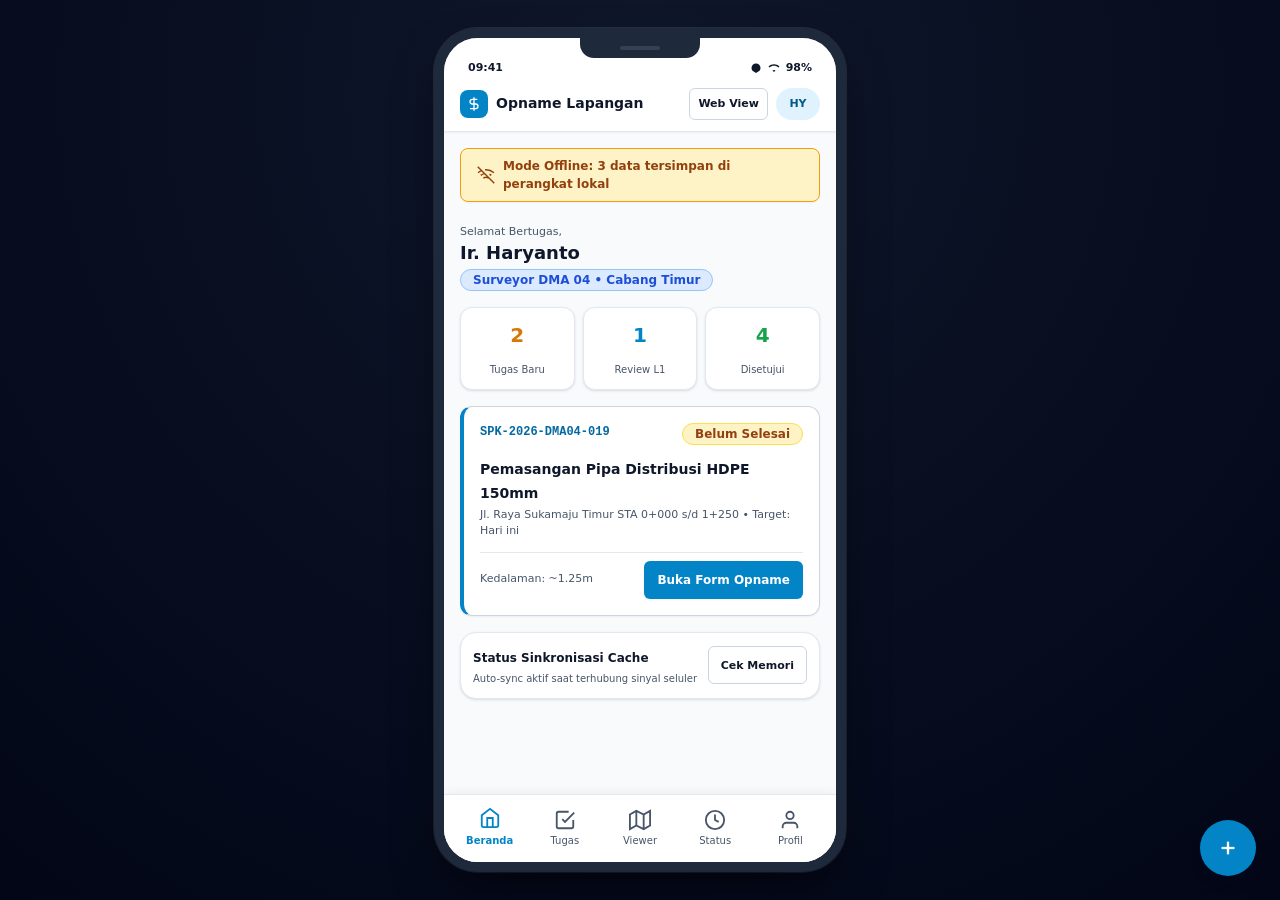
==== app/index.html @ b968c9d6 "feat: inisialisasi prototipe arsip as-built drawing dan opname lapangan pdam" ====
<!DOCTYPE html>
<html lang="id">
<head>
  <meta charset="UTF-8">
  <meta name="viewport" content="width=device-width, initial-scale=1.0, viewport-fit=cover">
  <title>Opname Lapangan PDAM - App View (Material 3)</title>
  <link rel="stylesheet" href="../css/00-tokens.css">
  <link rel="stylesheet" href="../css/01-reset.css">
  <link rel="stylesheet" href="../css/02-components.css">
  <link rel="stylesheet" href="../css/04-app-view.css">
</head>
<body class="phone-viewport-container">

  <!-- ENGINE SWITCHER TAB PURE CSS VIA RADIO BUTTONS -->
  <input type="radio" name="app-tab" id="app-tab-home" class="app-tab-radio" checked>
  <input type="radio" name="app-tab" id="app-tab-tugas" class="app-tab-radio">
  <input type="radio" name="app-tab" id="app-tab-viewer" class="app-tab-radio">
  <input type="radio" name="app-tab" id="app-tab-approval" class="app-tab-radio">
  <input type="radio" name="app-tab" id="app-tab-profil" class="app-tab-radio">

  <!-- PHONE MOCKUP FRAME (DESKTOP FRAME / MOBILE 100DVH) -->
  <main class="phone-frame">
    
    <!-- DESKTOP PHONE NOTCH -->
    <div class="phone-notch" aria-hidden="true">
      <div class="phone-speaker"></div>
    </div>

    <!-- PHONE STATUS BAR MOCK -->
    <div class="phone-status-bar" aria-hidden="true">
      <span>09:41</span>
      <div style="display: flex; gap: 6px; align-items: center;">
        <svg width="12" height="12" viewBox="0 0 24 24" fill="currentColor"><path d="M12 3c-4.97 0-9 4.03-9 9 0 2.12.74 4.07 1.97 5.61L12 22l7.03-4.39C20.26 16.07 21 14.12 21 12c0-4.97-4.03-9-9-9z"/></svg>
        <svg width="12" height="12" viewBox="0 0 24 24" fill="currentColor"><path d="M1 9l2 2c4.97-4.97 13.03-4.97 18 0l2-2C16.93 2.93 7.08 2.93 1 9zm8 8l3 3 3-3c-1.65-1.66-4.34-1.66-6 0z"/></svg>
        <span>98%</span>
      </div>
    </div>

    <!-- TOP APP BAR -->
    <header class="app-topbar">
      <div class="app-topbar__title">
        <div style="width: 28px; height: 28px; border-radius: var(--radius-md); background: var(--sky-600); display: flex; align-items: center; justify-content: center; color: #fff;">
          <svg width="16" height="16" viewBox="0 0 24 24" fill="none" stroke="currentColor" stroke-width="2">
            <path d="M12 2v20M17 5H9.5a3.5 3.5 0 0 0 0 7h5a3.5 3.5 0 0 1 0 7H6"/>
          </svg>
        </div>
        <span style="font-size: var(--font-sm);">Opname Lapangan</span>
      </div>

      <div class="app-topbar__actions">
        <a href="../dashboard.html" class="btn btn--outline btn--sm" style="min-height: 32px; padding: 0 8px; font-size: 11px;" title="Kembali ke Dashboard Web">
          <span>Web View</span>
        </a>
        <label for="app-tab-profil" class="btn btn--icon btn--circle" style="width: 32px; height: 32px; min-height: 32px; background-color: var(--sky-100); color: var(--sky-800); cursor: pointer;" title="Profil Petugas">
          <span style="font-size: 11px; font-weight: bold;">HY</span>
        </label>
      </div>
    </header>

    <!-- KONTEN APLIKASI (SCROLL VERTICAL INDEPENDEN) -->
    <div class="app-content">

      <!-- BANNER OFFLINE MODE (VISUAL STATE LAPANGAN BLANK SPOT) -->
      <div class="offline-banner">
        <svg class="offline-banner__icon" viewBox="0 0 24 24" fill="none" stroke="currentColor" stroke-width="2">
          <line x1="1" y1="1" x2="23" y2="23"/>
          <path d="M16.72 11.06A10.94 10.94 0 0 1 19 12.55"/>
          <path d="M5 12.55a10.94 10.94 0 0 1 5.17-2.39"/>
          <path d="M10.71 5.05A16 16 0 0 1 22.58 9"/>
          <path d="M1.42 9a15.91 15.91 0 0 1 4.7-2.88"/>
          <path d="M8.53 16.11a6 6 0 0 1 6.95 0"/>
          <line x1="12" y1="20" x2="12.01" y2="20"/>
        </svg>
        <div>
          <span>Mode Offline: 3 data tersimpan di perangkat lokal</span>
        </div>
      </div>

      <!-- ==============================================================
           SCREEN 1: BERANDA / HOME
           ============================================================== -->
      <section class="app-screen" id="screen-home">
        <!-- Greeting Card -->
        <div style="margin-bottom: var(--space-4);">
          <span class="form-hint" style="font-size: 11px;">Selamat Bertugas,</span>
          <h1 style="font-size: var(--font-lg); color: var(--color-text-main);">Ir. Haryanto</h1>
          <span class="badge badge--info" style="margin-top: 4px;">Surveyor DMA 04 &bull; Cabang Timur</span>
        </div>

        <!-- Ringkasan Tugas Hari Ini -->
        <div style="display: grid; grid-template-columns: repeat(3, 1fr); gap: var(--space-2); margin-bottom: var(--space-4);">
          <div class="stat-card" style="padding: var(--space-3); text-align: center; border-radius: var(--radius-lg);">
            <div style="font-size: var(--font-xl); font-weight: bold; color: var(--amber-600);">2</div>
            <div style="font-size: 10px; color: var(--color-text-muted);">Tugas Baru</div>
          </div>
          <div class="stat-card" style="padding: var(--space-3); text-align: center; border-radius: var(--radius-lg);">
            <div style="font-size: var(--font-xl); font-weight: bold; color: var(--sky-600);">1</div>
            <div style="font-size: 10px; color: var(--color-text-muted);">Review L1</div>
          </div>
          <div class="stat-card" style="padding: var(--space-3); text-align: center; border-radius: var(--radius-lg);">
            <div style="font-size: var(--font-xl); font-weight: bold; color: var(--green-600);">4</div>
            <div style="font-size: 10px; color: var(--color-text-muted);">Disetujui</div>
          </div>
        </div>

        <!-- Kartu SPK Aktif Hari Ini -->
        <div class="task-card" style="border-left: 4px solid var(--color-primary-base); margin-bottom: var(--space-4);">
          <div style="display: flex; justify-content: space-between; align-items: flex-start;">
            <span style="font-family: var(--font-mono); font-size: var(--font-xs); font-weight: bold; color: var(--sky-700);">
              SPK-2026-DMA04-019
            </span>
            <span class="badge badge--warning">Belum Selesai</span>
          </div>
          <div>
            <strong style="font-size: var(--font-sm);">Pemasangan Pipa Distribusi HDPE 150mm</strong>
            <p class="form-hint" style="font-size: 11px; margin-top: 2px;">
              Jl. Raya Sukamaju Timur STA 0+000 s/d 1+250 &bull; Target: Hari ini
            </p>
          </div>
          <div style="display: flex; justify-content: space-between; align-items: center; border-top: 1px solid var(--color-border-subtle); padding-top: var(--space-2);">
            <span style="font-size: 11px; color: var(--color-text-muted);">Kedalaman: ~1.25m</span>
            <label for="app-tab-tugas" class="btn btn--primary btn--sm" style="cursor: pointer;">
              <span>Buka Form Opname</span>
            </label>
          </div>
        </div>

        <!-- Kartu Status Sinkronisasi -->
        <div class="card" style="padding: var(--space-3); margin-bottom: var(--space-4);">
          <div style="display: flex; align-items: center; justify-content: space-between;">
            <div>
              <strong style="font-size: var(--font-xs);">Status Sinkronisasi Cache</strong>
              <p class="form-hint" style="font-size: 10px; margin-top: 2px;">Auto-sync aktif saat terhubung sinyal seluler</p>
            </div>
            <label for="app-tab-profil" class="btn btn--outline btn--sm" style="font-size: 11px; cursor: pointer;">
              Cek Memori
            </label>
          </div>
        </div>

        <!-- FAB Pintas Buka Tugas -->
        <label for="app-tab-tugas" class="btn btn--fab" title="Mulai Opname Baru" style="cursor: pointer;">
          <svg width="24" height="24" viewBox="0 0 24 24" fill="none" stroke="currentColor" stroke-width="2.5">
            <line x1="12" y1="5" x2="12" y2="19"/>
            <line x1="5" y1="12" x2="19" y2="12"/>
          </svg>
        </label>
      </section>

      <!-- ==============================================================
           SCREEN 2: TUGAS OPNAME & FORM SURVEI LAPANGAN
           ============================================================== -->
      <section class="app-screen" id="screen-tugas">
        <h2 style="font-size: var(--font-base); margin-bottom: var(--space-3);">Formulir Opname Lapangan</h2>

        <!-- Filter Chip Kategori SPK -->
        <div class="chip-group" style="margin-bottom: var(--space-3);">
          <span class="chip chip--active" style="font-size: 11px; min-height: 32px; padding: 0 10px;">Semua (5)</span>
          <span class="chip" style="font-size: 11px; min-height: 32px; padding: 0 10px;">Galian Pipa</span>
          <span class="chip" style="font-size: 11px; min-height: 32px; padding: 0 10px;">Pasang Meter</span>
          <span class="chip" style="font-size: 11px; min-height: 32px; padding: 0 10px;">Koneksi Tee</span>
        </div>

        <!-- Indikator GPS Terkunci -->
        <div class="gps-pill">
          <span class="gps-pill__pulse"></span>
          <span>GPS Terkunci: Lat -6.20882, Long 106.84561 (Akurasi &plusmn;2.4m)</span>
        </div>

        <!-- FORM SURVEYOR ACCORDION CSS -->
        <form action="#sheet-kirim" method="get">
          
          <!-- ACCORDION 1: IDENTIFIKASI & RUAS SPK -->
          <details class="accordion" open>
            <summary>1. Identifikasi SPK & Koordinat</summary>
            <div class="accordion__content">
              <div class="form-group">
                <label for="input-spk" class="form-label">Nomor SPK Lapangan</label>
                <input type="text" id="input-spk" class="form-control" value="SPK-2026-DMA04-019" readonly style="background-color: var(--slate-100); font-family: var(--font-mono); font-weight: bold;">
              </div>
              <div class="form-group">
                <label for="input-sta" class="form-label">Titik Stasiun Pengukuran (STA)</label>
                <input type="text" id="input-sta" class="form-control" placeholder="Contoh: STA 0+200">
              </div>
            </div>
          </details>

          <!-- ACCORDION 2: PARAMETER FISIK PIPA -->
          <details class="accordion" open>
            <summary>2. Parameter Fisik Pipa Tertanam</summary>
            <div class="accordion__content">
              <div class="form-group">
                <label for="input-diameter" class="form-label">Diameter Pipa Terpasang</label>
                <select id="input-diameter" class="form-select">
                  <option value="150" selected>150 mm (6 Inch)</option>
                  <option value="200">200 mm (8 Inch)</option>
                  <option value="100">100 mm (4 Inch)</option>
                  <option value="63">63 mm (2 Inch)</option>
                </select>
              </div>

              <div class="form-group">
                <label for="input-material" class="form-label">Jenis Material Pipa</label>
                <select id="input-material" class="form-select">
                  <option value="hdpe" selected>HDPE PN-10 (Sesuai DED)</option>
                  <option value="hdpe16">HDPE PN-16</option>
                  <option value="pvc">PVC Standar SNI</option>
                  <option value="steel">Pipa Baja / Steel</option>
                </select>
              </div>

              <div class="form-group">
                <label for="input-kedalaman" class="form-label">Kedalaman Galian Aktual (Meter) <span class="required">*</span></label>
                <input type="number" step="0.01" id="input-kedalaman" class="form-control" value="1.25" placeholder="1.20">
                <span class="form-hint">DED acuan: 1.20m (Deviasi saat ini: +0.05m)</span>
              </div>
            </div>
          </details>

          <!-- ACCORDION 3: DOKUMENTASI FOTO GEOTAGGED -->
          <details class="accordion" open>
            <summary>3. Bukti Foto Lapangan (Geotagged)</summary>
            <div class="accordion__content">
              <div style="display: grid; grid-template-columns: 1fr 1fr; gap: var(--space-2); margin-bottom: var(--space-3);">
                <!-- Foto 1 Mock -->
                <div style="border: 1.5px dashed var(--color-border-default); border-radius: var(--radius-md); padding: var(--space-3); text-align: center; background-color: var(--color-bg-card-subtle);">
                  <div style="width: 32px; height: 32px; margin: 0 auto var(--space-1); border-radius: var(--radius-full); background-color: var(--green-100); color: var(--green-700); display: flex; align-items: center; justify-content: center;">
                    ✔
                  </div>
                  <strong style="font-size: 10px;">Foto Galian STA 0+150</strong>
                  <span class="form-hint" style="font-size: 9px; display: block;">Tersimpan (1.2 MB)</span>
                </div>

                <!-- Foto 2 Mock -->
                <div style="border: 1.5px dashed var(--color-border-default); border-radius: var(--radius-md); padding: var(--space-3); text-align: center; background-color: var(--color-bg-card-subtle);">
                  <div style="width: 32px; height: 32px; margin: 0 auto var(--space-1); border-radius: var(--radius-full); background-color: var(--green-100); color: var(--green-700); display: flex; align-items: center; justify-content: center;">
                    ✔
                  </div>
                  <strong style="font-size: 10px;">Foto Gate Valve</strong>
                  <span class="form-hint" style="font-size: 9px; display: block;">Tersimpan (1.4 MB)</span>
                </div>
              </div>

              <div class="upload-dropzone" style="padding: var(--space-3);">
                <span style="font-size: var(--font-xs); font-weight: bold; color: var(--color-primary-base);">+ Ambil Foto Tambahan (Kamera)</span>
              </div>
            </div>
          </details>

          <!-- Tombol Kirim Membuka Bottom Sheet :target -->
          <div style="margin-top: var(--space-4);">
            <a href="#sheet-kirim" class="btn btn--primary btn--full btn--lg">
              <svg width="20" height="20" viewBox="0 0 24 24" fill="none" stroke="currentColor" stroke-width="2">
                <line x1="22" y1="2" x2="11" y2="13"/>
                <polygon points="22 2 15 22 11 13 2 9 22 2"/>
              </svg>
              <span>Kirim Laporan Opname Lapangan</span>
            </a>
          </div>

        </form>
      </section>

      <!-- ==============================================================
           SCREEN 3: VIEWER SKETSA GAMBAR LAPANGAN
           ============================================================== -->
      <section class="app-screen" id="screen-viewer">
        <div style="display: flex; justify-content: space-between; align-items: center; margin-bottom: var(--space-3);">
          <h2 style="font-size: var(--font-base);">Sketsa As-Built Drawing</h2>
          <span class="badge badge--info">STA 0+000 - 1+250</span>
        </div>

        <div class="blueprint-box" style="border-radius: var(--radius-lg); margin-bottom: var(--space-3);">
          <div class="blueprint-grid" style="min-height: 320px; padding: var(--space-2);">
            <svg viewBox="0 0 380 280" width="100%" height="280">
              <defs>
                <pattern id="app-grid" width="20" height="20" patternUnits="userSpaceOnUse">
                  <path d="M 20 0 L 0 0 0 20" fill="none" stroke="rgba(56, 189, 248, 0.15)" stroke-width="1"/>
                </pattern>
              </defs>
              <rect width="380" height="280" fill="url(#app-grid)"/>

              <!-- Garis Bahu Jalan -->
              <line x1="20" y1="60" x2="360" y2="60" stroke="#475569" stroke-dasharray="3 3"/>
              <line x1="20" y1="220" x2="360" y2="220" stroke="#475569" stroke-dasharray="3 3"/>

              <!-- Garis DED Rencana (Kuning) -->
              <line x1="30" y1="140" x2="350" y2="140" stroke="#eab308" stroke-dasharray="4 4" stroke-width="2"/>

              <!-- Garis Pipa HDPE Fisik Terpasang (Biru Cerah) -->
              <path d="M 30 140 L 130 140 L 200 110 L 290 110 L 350 140" fill="none" stroke="#0ea5e9" stroke-width="5" stroke-linecap="round"/>

              <!-- Gate Valve -->
              <polygon points="120,132 140,148 140,132 120,148" fill="#22c55e" stroke="#fff" stroke-width="1"/>
              <text x="105" y="125" fill="#22c55e" font-size="9" font-weight="bold">GV-01</text>

              <!-- Titik Deviasi -->
              <circle cx="200" cy="110" r="8" fill="rgba(244, 63, 94, 0.3)" stroke="#f43f5e" stroke-width="1.5"/>
              <text x="185" y="98" fill="#f43f5e" font-size="9" font-weight="bold">Deviasi +1.2m</text>

              <!-- Meter Induk DMA -->
              <rect x="280" y="102" width="16" height="16" rx="3" fill="#3b82f6" stroke="#fff" stroke-width="1"/>
              <text x="270" y="95" fill="#93c5fd" font-size="9">Meter DMA</text>
            </svg>
          </div>
        </div>

        <div class="card" style="padding: var(--space-3);">
          <strong style="font-size: var(--font-xs);">Legenda Pipa Air Minum:</strong>
          <div style="display: flex; flex-wrap: wrap; gap: var(--space-3); margin-top: var(--space-2); font-size: 10px;">
            <span style="display: flex; align-items: center; gap: 4px;">
              <span style="width: 12px; height: 3px; background: #0ea5e9;"></span> HDPE 150mm
            </span>
            <span style="display: flex; align-items: center; gap: 4px;">
              <span style="width: 10px; height: 10px; background: #22c55e;"></span> Gate Valve
            </span>
            <span style="display: flex; align-items: center; gap: 4px;">
              <span style="width: 10px; height: 10px; background: #3b82f6;"></span> Meter Induk
            </span>
          </div>
        </div>
      </section>

      <!-- ==============================================================
           SCREEN 4: STATUS APPROVAL TIM BERJENJANG
           ============================================================== -->
      <section class="app-screen" id="screen-approval">
        <h2 style="font-size: var(--font-base); margin-bottom: var(--space-3);">Status Verifikasi 3-Level</h2>
        
        <div class="card" style="padding: var(--space-4); margin-bottom: var(--space-4);">
          <div class="stepper">
            
            <!-- STEP 1: PENGAWAS LAPANGAN (SELESAI) -->
            <div class="stepper__step stepper__step--completed">
              <div class="stepper__circle">✔</div>
              <div class="stepper__title">Level 1: Pengawas Lapangan</div>
              <div class="stepper__desc">Lolos Verifikasi Fisik (24 Okt 2026, Bambang S.)</div>
              <div class="alert alert--success" style="padding: var(--space-2); margin-top: 6px; font-size: 11px;">
                "Kedalaman 1.25m dan pergeseran 1.2m terkonfirmasi aman."
              </div>
            </div>

            <!-- STEP 2: KASI PERENCANAAN & PENGAWASAN (SEDANG BERJALAN) -->
            <div class="stepper__step stepper__step--current">
              <div class="stepper__circle">2</div>
              <div class="stepper__title">Level 2: Kasi Perencanaan & Pengawasan</div>
              <div class="stepper__desc">Sedang Evaluasi Teknis Deviasi (Tenggat: 26 Okt)</div>
              <span class="badge badge--warning" style="margin-top: 4px; width: fit-content;">Sedang Ditinjau</span>
            </div>

            <!-- STEP 3: DIREKSI / MANAJER TEKNIK (MENUNGGU) -->
            <div class="stepper__step">
              <div class="stepper__circle">3</div>
              <div class="stepper__title">Level 3: Manajer Teknik / SK</div>
              <div class="stepper__desc">Pengesahan Formal Berita Acara As-Built Drawing</div>
            </div>

          </div>
        </div>
      </section>

      <!-- ==============================================================
           SCREEN 5: PROFIL & SINKRONISASI OFFLINE
           ============================================================== -->
      <section class="app-screen" id="screen-profil">
        <div class="card" style="padding: var(--space-4); text-align: center; margin-bottom: var(--space-4);">
          <div style="width: 56px; height: 56px; border-radius: var(--radius-full); background: linear-gradient(135deg, var(--sky-600), var(--sky-800)); color: #fff; font-size: var(--font-xl); font-weight: bold; display: flex; align-items: center; justify-content: center; margin: 0 auto var(--space-2);">
            HY
          </div>
          <h2 style="font-size: var(--font-base);">Ir. Haryanto</h2>
          <span class="form-hint" style="font-size: 11px;">NIP: 19880415-PDAM-TA &bull; Tim Surveyor DMA 04</span>
        </div>

        <div class="card" style="padding: var(--space-4); margin-bottom: var(--space-4);">
          <strong style="font-size: var(--font-sm);">Kapasitas Memori Lokal Offline (PWA Cache)</strong>
          <div style="margin-top: var(--space-3);" class="css-bar-group">
            <div class="css-bar-header">
              <span>Tersimpan di Perangkat</span>
              <strong>42 MB / 500 MB</strong>
            </div>
            <div class="css-bar-track">
              <div class="css-bar-fill css-bar-fill--primary" style="width: 8.4%;"></div>
            </div>
            <span class="form-hint" style="font-size: 10px; margin-top: 4px;">
              3 Laporan Opname & 8 Foto Terkompresi menunggu unggah otomatis.
            </span>
          </div>

          <div style="margin-top: var(--space-4);">
            <a href="#sheet-sync" class="btn btn--outline btn--full btn--sm">
              <svg width="16" height="16" viewBox="0 0 24 24" fill="none" stroke="currentColor" stroke-width="2">
                <polyline points="23 4 23 10 17 10"/>
                <path d="M20.49 15a9 9 0 1 1-2.12-9.36L23 10"/>
              </svg>
              <span>Sinkronisasi Manual Sekarang</span>
            </a>
          </div>
        </div>

        <div style="display: flex; flex-direction: column; gap: var(--space-2);">
          <a href="../dashboard.html" class="btn btn--secondary btn--full">
            <span>Buka Dashboard Web Kantor</span>
          </a>
          <a href="../index.html" class="btn btn--outline btn--full" style="color: var(--color-danger-base); border-color: var(--rose-200);">
            <span>Keluar Akun Petugas</span>
          </a>
        </div>
      </section>

    </div>

    <!-- MATERIAL 3 BOTTOM NAVIGATION (5 TABS DENGAN LABEL RADIO) -->
    <nav class="app-bottom-nav" aria-label="Navigasi Aplikasi">
      <label for="app-tab-home" class="bottom-nav__item">
        <svg viewBox="0 0 24 24" fill="none" stroke="currentColor" stroke-width="2">
          <path d="M3 9l9-7 9 7v11a2 2 0 0 1-2 2H5a2 2 0 0 1-2-2z"/>
          <polyline points="9 22 9 12 15 12 15 22"/>
        </svg>
        <span>Beranda</span>
      </label>

      <label for="app-tab-tugas" class="bottom-nav__item">
        <svg viewBox="0 0 24 24" fill="none" stroke="currentColor" stroke-width="2">
          <polyline points="9 11 12 14 22 4"/>
          <path d="M21 12v7a2 2 0 0 1-2 2H5a2 2 0 0 1-2-2V5a2 2 0 0 1 2-2h11"/>
        </svg>
        <span>Tugas</span>
      </label>

      <label for="app-tab-viewer" class="bottom-nav__item">
        <svg viewBox="0 0 24 24" fill="none" stroke="currentColor" stroke-width="2">
          <polygon points="1 6 1 22 8 18 16 22 23 18 23 2 16 6 8 2 1 6"/>
          <line x1="8" y1="2" x2="8" y2="18"/>
          <line x1="16" y1="6" x2="16" y2="22"/>
        </svg>
        <span>Viewer</span>
      </label>

      <label for="app-tab-approval" class="bottom-nav__item">
        <svg viewBox="0 0 24 24" fill="none" stroke="currentColor" stroke-width="2">
          <circle cx="12" cy="12" r="10"/>
          <polyline points="12 6 12 12 16 14"/>
        </svg>
        <span>Status</span>
      </label>

      <label for="app-tab-profil" class="bottom-nav__item">
        <svg viewBox="0 0 24 24" fill="none" stroke="currentColor" stroke-width="2">
          <path d="M20 21v-2a4 4 0 0 0-4-4H8a4 4 0 0 0-4 4v2"/>
          <circle cx="12" cy="7" r="4"/>
        </svg>
        <span>Profil</span>
      </label>
    </nav>

    <!-- BOTTOM SHEET KONFIRMASI PENGIRIMAN DATA (:target) -->
    <div class="bottom-sheet" id="sheet-kirim" role="dialog" aria-modal="true" aria-labelledby="sheet-title">
      <a href="#" class="bottom-sheet__backdrop" aria-label="Tutup Panel"></a>
      <div class="bottom-sheet__content">
        <div class="bottom-sheet__handle"></div>
        <h2 id="sheet-title" style="font-size: var(--font-base); margin-bottom: var(--space-2);">
          Konfirmasi Kirim Opname
        </h2>
        <p class="form-hint" style="font-size: 11px; margin-bottom: var(--space-3);">
          Data akan disimpan ke antrean offline lokal dan diunggah otomatis ke server saat terhubung internet.
        </p>

        <div style="background-color: var(--color-bg-card-subtle); border-radius: var(--radius-lg); padding: var(--space-3); font-size: 11px; display: flex; flex-direction: column; gap: 4px; margin-bottom: var(--space-4);">
          <div><strong>SPK:</strong> SPK-2026-DMA04-019</div>
          <div><strong>Diameter & Material:</strong> 150mm HDPE PN-10</div>
          <div><strong>Kedalaman Terukur:</strong> 1.25 meter</div>
          <div><strong>Koordinat GPS:</strong> -6.20882, 106.84561 (2 Foto)</div>
        </div>

        <div style="display: flex; gap: var(--space-2);">
          <a href="#" class="btn btn--outline btn--full">Batal</a>
          <a href="#" class="btn btn--primary btn--full">✔ Kirim ke Pengawas (L1)</a>
        </div>
      </div>
    </div>

    <!-- BOTTOM SHEET SIMULASI SINKRONISASI (:target) -->
    <div class="bottom-sheet" id="sheet-sync" role="dialog" aria-modal="true" aria-labelledby="sheet-sync-title">
      <a href="#" class="bottom-sheet__backdrop" aria-label="Tutup Panel"></a>
      <div class="bottom-sheet__content">
        <div class="bottom-sheet__handle"></div>
        <h2 id="sheet-sync-title" style="font-size: var(--font-base); margin-bottom: var(--space-2); color: var(--color-success-text);">
          ✔ Sinkronisasi Selesai
        </h2>
        <p class="form-hint" style="font-size: 11px; margin-bottom: var(--space-3);">
          3 antrean data lapangan dan 8 foto geotag berhasil diverifikasi dengan basis data GIS Pusat PDAM.
        </p>
        <a href="#" class="btn btn--primary btn--full">Selesai</a>
      </div>
    </div>

  </main>
</body>
</html>
---- css/00-tokens.css ----
/**
 * ====================================================================
 * ARSIP AS-BUILT DRAWING & OPNAME LAPANGAN (PDAM / BUMD)
 * 00-tokens.css - Design Tokens & Global CSS Variables
 * ====================================================================
 * Mematuhi: .agent/rules/03-desain-ui.md & WCAG 2.1 AA
 * Spacing: Skala kelipatan 4px & 8px
 * Radius: Sudut membulat (tanpa sudut lancip)
 * ====================================================================
 */

:root {
  /* --- PALET WARNA INTI (MENGACU SLATE & SKY PALETTE) --- */
  --sky-50: #f0f9ff;
  --sky-100: #e0f2fe;
  --sky-200: #bae6fd;
  --sky-300: #7dd3fc;
  --sky-400: #38bdf8;
  --sky-500: #0ea5e9;
  --sky-600: #0284c7; /* Primary Brand PDAM */
  --sky-700: #0369a1; /* Primary Hover / High Contrast */
  --sky-800: #075985;
  --sky-900: #0c4a6e;
  --sky-950: #082f49;

  --slate-50: #f8fafc;
  --slate-100: #f1f5f9;
  --slate-200: #e2e8f0;
  --slate-300: #cbd5e1;
  --slate-400: #94a3b8;
  --slate-500: #64748b;
  --slate-600: #475569;
  --slate-700: #334155;
  --slate-800: #1e293b;
  --slate-900: #0f172a;
  --slate-950: #020617;

  /* Status Colors (WCAG AA Compliant Text & BG Pairs) */
  --green-50: #f0fdf4;
  --green-100: #dcfce7;
  --green-600: #16a34a;
  --green-700: #15803d; /* Text contrast >= 4.5:1 on green-100 */
  --green-800: #166534;

  --amber-50: #fffbeb;
  --amber-100: #fef3c7;
  --amber-600: #d97706;
  --amber-700: #b45309; /* Text contrast >= 4.5:1 on amber-100 */
  --amber-800: #92400e;

  --rose-50: #fff1f2;
  --rose-100: #ffe4e6;
  --rose-600: #e11d48;
  --rose-700: #be123c; /* Text contrast >= 4.5:1 on rose-100 */
  --rose-800: #9f1239;

  --blue-50: #eff6ff;
  --blue-100: #dbeafe;
  --blue-600: #2563eb;
  --blue-700: #1d4ed8;

  /* --- SEMANTIC TOKENS: TEMA TERANG (DEFAULT) --- */
  --color-primary-base: var(--sky-600);
  --color-primary-hover: var(--sky-700);
  --color-primary-active: var(--sky-800);
  --color-primary-surface: var(--sky-50);
  --color-primary-subtle: var(--sky-100);
  --color-primary-text: #ffffff;
  --color-primary-border: var(--sky-300);

  --color-bg-base: var(--slate-50);
  --color-bg-surface: #ffffff;
  --color-bg-card: #ffffff;
  --color-bg-card-subtle: var(--slate-50);
  --color-bg-alt: var(--slate-100);
  --color-bg-overlay: rgba(15, 23, 42, 0.6);

  --color-text-main: var(--slate-900);
  --color-text-muted: var(--slate-600);
  --color-text-subtle: var(--slate-400);
  --color-text-inverse: #ffffff;

  --color-border-subtle: var(--slate-200);
  --color-border-default: var(--slate-300);
  --color-border-strong: var(--slate-400);

  /* Status Semantic */
  --color-success-bg: var(--green-100);
  --color-success-text: var(--green-700);
  --color-success-border: #86efac;
  --color-success-base: var(--green-600);

  --color-warning-bg: var(--amber-100);
  --color-warning-text: var(--amber-800);
  --color-warning-border: #fde047;
  --color-warning-base: var(--amber-600);

  --color-danger-bg: var(--rose-100);
  --color-danger-text: var(--rose-700);
  --color-danger-border: #fca5a5;
  --color-danger-base: var(--rose-600);

  --color-info-bg: var(--blue-100);
  --color-info-text: var(--blue-700);
  --color-info-border: #93c5fd;
  --color-info-base: var(--blue-600);

  /* Offline Indicator */
  --color-offline-bg: #fef3c7;
  --color-offline-text: #92400e;
  --color-offline-border: #f59e0b;

  /* --- SPACING TOKENS (GRID KELIPATAN 4PX / 8PX) --- */
  --space-1: 4px;
  --space-2: 8px;
  --space-3: 12px;
  --space-4: 16px;
  --space-5: 20px;
  --space-6: 24px;
  --space-7: 28px;
  --space-8: 32px;
  --space-10: 40px;
  --space-12: 48px;
  --space-16: 64px;
  --space-20: 80px;

  /* --- BORDER RADIUS (TANPA SUDUT LANCIP) --- */
  --radius-xs: 4px;
  --radius-sm: 6px;
  --radius-md: 8px;
  --radius-lg: 12px;
  --radius-xl: 16px;
  --radius-2xl: 20px;
  --radius-3xl: 28px;
  --radius-full: 9999px;

  /* --- TYPOGRAPHY --- */
  --font-family: 'Plus Jakarta Sans', system-ui, -apple-system, BlinkMacSystemFont, 'Segoe UI', Roboto, Helvetica, Arial, sans-serif;
  --font-mono: ui-monospace, SFMono-Regular, Menlo, Monaco, Consolas, 'Liberation Mono', 'Courier New', monospace;

  --font-xs: 0.75rem;    /* 12px */
  --font-sm: 0.875rem;   /* 14px */
  --font-base: 1rem;     /* 16px */
  --font-lg: 1.125rem;   /* 18px */
  --font-xl: 1.25rem;    /* 20px */
  --font-2xl: 1.5rem;    /* 24px */
  --font-3xl: 1.875rem;  /* 30px */

  --font-regular: 400;
  --font-medium: 500;
  --font-semibold: 600;
  --font-bold: 700;

  --leading-none: 1;
  --leading-tight: 1.25;
  --leading-snug: 1.375;
  --leading-normal: 1.5;
  --leading-relaxed: 1.625;

  /* --- ELEVASI & SHADOW (MATERIAL 3 INSPIRED) --- */
  --shadow-xs: 0 1px 2px 0 rgba(15, 23, 42, 0.05);
  --shadow-sm: 0 1px 3px 0 rgba(15, 23, 42, 0.1), 0 1px 2px -1px rgba(15, 23, 42, 0.1);
  --shadow-md: 0 4px 6px -1px rgba(15, 23, 42, 0.1), 0 2px 4px -2px rgba(15, 23, 42, 0.1);
  --shadow-lg: 0 10px 15px -3px rgba(15, 23, 42, 0.1), 0 4px 6px -4px rgba(15, 23, 42, 0.1);
  --shadow-xl: 0 20px 25px -5px rgba(15, 23, 42, 0.1), 0 8px 10px -6px rgba(15, 23, 42, 0.1);
  --shadow-bottom-sheet: 0 -8px 24px -4px rgba(15, 23, 42, 0.15);

  /* --- MOTION / TRANSITIONS --- */
  --transition-fast: 150ms cubic-bezier(0.4, 0, 0.2, 1);
  --transition-normal: 250ms cubic-bezier(0.4, 0, 0.2, 1);
  --transition-slow: 350ms cubic-bezier(0.4, 0, 0.2, 1);

  /* --- TARGET SENTUH MINIMUM --- */
  --min-touch-target: 44px;

  /* --- VIEWPORT & SAFE AREA --- */
  --sat: env(safe-area-inset-top, 0px);
  --sab: env(safe-area-inset-bottom, 0px);
  --sal: env(safe-area-inset-left, 0px);
  --sar: env(safe-area-inset-right, 0px);

  /* Dimensi Layout Standar */
  --sidebar-width: 260px;
  --sidebar-collapsed-width: 68px;
  --topbar-height: 64px;
}

/* --- TEMA GELAP (MANUAL VIA [data-theme="dark"] DAN MEDIA QUERY) --- */
[data-theme="dark"],
:root:has(#theme-dark:checked) {
  --color-primary-base: var(--sky-500);
  --color-primary-hover: var(--sky-400);
  --color-primary-active: var(--sky-600);
  --color-primary-surface: rgba(14, 165, 233, 0.15);
  --color-primary-subtle: rgba(14, 165, 233, 0.25);
  --color-primary-text: #ffffff;
  --color-primary-border: var(--sky-700);

  --color-bg-base: #0b1120;
  --color-bg-surface: #131c31;
  --color-bg-card: #18223c;
  --color-bg-card-subtle: #1e293b;
  --color-bg-alt: #1e293b;
  --color-bg-overlay: rgba(2, 6, 23, 0.8);

  --color-text-main: #f8fafc;
  --color-text-muted: #94a3b8;
  --color-text-subtle: #64748b;
  --color-text-inverse: #0f172a;

  --color-border-subtle: #1e293b;
  --color-border-default: #334155;
  --color-border-strong: #475569;

  /* Status Colors in Dark */
  --color-success-bg: rgba(22, 163, 74, 0.2);
  --color-success-text: #86efac;
  --color-success-border: #166534;

  --color-warning-bg: rgba(217, 119, 6, 0.2);
  --color-warning-text: #fde047;
  --color-warning-border: #854d0e;

  --color-danger-bg: rgba(225, 29, 72, 0.2);
  --color-danger-text: #fca5a5;
  --color-danger-border: #9f1239;

  --color-info-bg: rgba(37, 99, 235, 0.2);
  --color-info-text: #93c5fd;
  --color-info-border: #1e40af;

  --color-offline-bg: rgba(217, 119, 6, 0.25);
  --color-offline-text: #fde047;
  --color-offline-border: #d97706;

  --shadow-sm: 0 1px 3px 0 rgba(0, 0, 0, 0.4);
  --shadow-md: 0 4px 6px -1px rgba(0, 0, 0, 0.4);
  --shadow-lg: 0 10px 15px -3px rgba(0, 0, 0, 0.5);
}
---- css/02-components.css ----
/**
 * ====================================================================
 * ARSIP AS-BUILT DRAWING & OPNAME LAPANGAN (PDAM / BUMD)
 * 02-components.css - Reusable UI Components (Atomic Design)
 * ====================================================================
 * Mematuhi: .agent/rules/03-desain-ui.md
 * - Murni CSS3, Bebas JavaScript
 * - Interaktivitas dengan :target, :checked, :has(), dan <details>
 * - Target sentuh min 44px
 * - Tanpa sudut lancip (border-radius konsisten)
 * ====================================================================
 */

/* ====================================================================
   1. ATOMS: BUTTONS (.btn)
   ==================================================================== */
.btn {
  display: inline-flex;
  align-items: center;
  justify-content: center;
  gap: var(--space-2);
  min-height: var(--min-touch-target);
  padding: 0 var(--space-4);
  font-family: var(--font-family);
  font-size: var(--font-sm);
  font-weight: var(--font-semibold);
  line-height: var(--leading-none);
  border-radius: var(--radius-md);
  border: 1px solid transparent;
  transition: background-color var(--transition-fast), 
              border-color var(--transition-fast), 
              box-shadow var(--transition-fast), 
              transform var(--transition-fast);
  white-space: nowrap;
  user-select: none;
}

.btn:active {
  transform: translateY(1px);
}

.btn--primary {
  background-color: var(--color-primary-base);
  color: var(--color-primary-text);
  box-shadow: var(--shadow-xs);
}

.btn--primary:hover {
  background-color: var(--color-primary-hover);
  box-shadow: var(--shadow-sm);
}

.btn--secondary {
  background-color: var(--slate-100);
  color: var(--slate-800);
  border-color: var(--slate-200);
}

.btn--secondary:hover {
  background-color: var(--slate-200);
  border-color: var(--slate-300);
}

.btn--outline {
  background-color: transparent;
  color: var(--color-text-main);
  border-color: var(--color-border-default);
}

.btn--outline:hover {
  background-color: var(--color-primary-surface);
  border-color: var(--color-primary-base);
  color: var(--color-primary-base);
}

.btn--danger {
  background-color: var(--color-danger-base);
  color: #ffffff;
}

.btn--danger:hover {
  background-color: var(--rose-700);
}

.btn--success {
  background-color: var(--color-success-base);
  color: #ffffff;
}

.btn--success:hover {
  background-color: var(--green-700);
}

.btn--warning {
  background-color: var(--color-warning-base);
  color: #ffffff;
}

.btn--warning:hover {
  background-color: var(--amber-700);
}

.btn--sm {
  min-height: 38px;
  padding: 0 var(--space-3);
  font-size: var(--font-xs);
  border-radius: var(--radius-sm);
}

.btn--lg {
  min-height: 48px;
  padding: 0 var(--space-6);
  font-size: var(--font-base);
  border-radius: var(--radius-lg);
}

.btn--icon {
  width: var(--min-touch-target);
  height: var(--min-touch-target);
  min-width: var(--min-touch-target);
  padding: 0;
  border-radius: var(--radius-md);
}

.btn--icon.btn--circle {
  border-radius: var(--radius-full);
}

.btn--full {
  width: 100%;
}

/* Floating Action Button (FAB) */
.btn--fab {
  position: fixed;
  bottom: calc(var(--space-6) + var(--sab));
  right: var(--space-6);
  width: 56px;
  height: 56px;
  border-radius: var(--radius-full);
  background-color: var(--color-primary-base);
  color: #ffffff;
  box-shadow: var(--shadow-lg);
  z-index: 40;
  display: flex;
  align-items: center;
  justify-content: center;
  transition: transform var(--transition-fast), box-shadow var(--transition-fast);
}

.btn--fab:hover {
  transform: scale(1.05);
  box-shadow: var(--shadow-xl);
  background-color: var(--color-primary-hover);
}

/* ====================================================================
   2. ATOMS: BADGES & CHIPS
   ==================================================================== */
.badge {
  display: inline-flex;
  align-items: center;
  gap: var(--space-1);
  padding: var(--space-1) var(--space-3);
  font-size: var(--font-xs);
  font-weight: var(--font-semibold);
  line-height: var(--leading-none);
  border-radius: var(--radius-full);
  border: 1px solid transparent;
  white-space: nowrap;
}

.badge--success {
  background-color: var(--color-success-bg);
  color: var(--color-success-text);
  border-color: var(--color-success-border);
}

.badge--warning {
  background-color: var(--color-warning-bg);
  color: var(--color-warning-text);
  border-color: var(--color-warning-border);
}

.badge--danger {
  background-color: var(--color-danger-bg);
  color: var(--color-danger-text);
  border-color: var(--color-danger-border);
}

.badge--info {
  background-color: var(--color-info-bg);
  color: var(--color-info-text);
  border-color: var(--color-info-border);
}

.badge--neutral {
  background-color: var(--slate-100);
  color: var(--slate-700);
  border-color: var(--slate-300);
}

/* Dot indicator in badge */
.badge__dot {
  width: 6px;
  height: 6px;
  border-radius: var(--radius-full);
  background-color: currentColor;
}

/* Filter Chips */
.chip-group {
  display: flex;
  flex-wrap: wrap;
  gap: var(--space-2);
  align-items: center;
}

.chip {
  display: inline-flex;
  align-items: center;
  gap: var(--space-2);
  min-height: 38px;
  padding: 0 var(--space-4);
  font-size: var(--font-sm);
  font-weight: var(--font-medium);
  border-radius: var(--radius-full);
  border: 1.5px solid var(--color-border-default);
  background-color: var(--color-bg-surface);
  color: var(--color-text-muted);
  cursor: pointer;
  transition: all var(--transition-fast);
}

.chip:hover {
  border-color: var(--color-primary-base);
  color: var(--color-primary-base);
  background-color: var(--color-primary-surface);
}

.chip--active,
.chip.is-active {
  border-color: var(--color-primary-base);
  background-color: var(--color-primary-surface);
  color: var(--color-primary-base);
  font-weight: var(--font-semibold);
}

/* ====================================================================
   3. MOLECULES: FORM CONTROLS
   ==================================================================== */
.form-group {
  display: flex;
  flex-direction: column;
  gap: var(--space-1);
  margin-bottom: var(--space-4);
}

.form-label {
  font-size: var(--font-sm);
  font-weight: var(--font-semibold);
  color: var(--color-text-main);
  display: flex;
  align-items: center;
  justify-content: space-between;
}

.form-label .required {
  color: var(--color-danger-base);
  margin-left: var(--space-1);
}

.form-control,
.form-select {
  width: 100%;
  min-height: var(--min-touch-target);
  padding: var(--space-2) var(--space-4);
  font-size: var(--font-sm);
  color: var(--color-text-main);
  background-color: var(--color-bg-surface);
  border: 1.5px solid var(--color-border-default);
  border-radius: var(--radius-md);
  transition: border-color var(--transition-fast), box-shadow var(--transition-fast);
}

.form-control:hover,
.form-select:hover {
  border-color: var(--slate-400);
}

.form-control:focus,
.form-select:focus {
  border-color: var(--color-primary-base);
  box-shadow: 0 0 0 3px var(--sky-100);
}

.form-select {
  appearance: none;
  background-image: url("data:image/svg+xml,%3Csvg xmlns='http://www.w3.org/2000/svg' fill='none' viewBox='0 0 24 24' stroke='%23475569'%3E%3Cpath stroke-linecap='round' stroke-linejoin='round' stroke-width='2' d='M19 9l-7 7-7-7'%3E%3C/path%3E%3C/svg%3E");
  background-repeat: no-repeat;
  background-position: right 14px center;
  background-size: 16px;
  padding-right: var(--space-8);
}

textarea.form-control {
  min-height: 96px;
  padding: var(--space-3) var(--space-4);
  resize: vertical;
}

.form-hint {
  font-size: var(--font-xs);
  color: var(--color-text-muted);
}

.form-error {
  font-size: var(--font-xs);
  color: var(--color-danger-base);
  font-weight: var(--font-medium);
  display: flex;
  align-items: center;
  gap: var(--space-1);
}

.form-control.is-invalid,
.form-select.is-invalid {
  border-color: var(--color-danger-base);
  background-color: var(--rose-50);
}

.form-control.is-invalid:focus {
  box-shadow: 0 0 0 3px var(--rose-100);
}

/* Mock File Upload Dropzone */
.upload-dropzone {
  border: 2px dashed var(--color-border-default);
  border-radius: var(--radius-lg);
  padding: var(--space-6);
  text-align: center;
  background-color: var(--color-bg-card-subtle);
  cursor: pointer;
  transition: all var(--transition-fast);
  display: flex;
  flex-direction: column;
  align-items: center;
  justify-content: center;
  gap: var(--space-2);
}

.upload-dropzone:hover {
  border-color: var(--color-primary-base);
  background-color: var(--color-primary-surface);
}

/* ====================================================================
   4. MOLECULES: CARDS
   ==================================================================== */
.card {
  background-color: var(--color-bg-card);
  border: 1px solid var(--color-border-subtle);
  border-radius: var(--radius-xl);
  box-shadow: var(--shadow-sm);
  overflow: hidden;
  display: flex;
  flex-direction: column;
}

.card__header {
  padding: var(--space-4) var(--space-5);
  border-bottom: 1px solid var(--color-border-subtle);
  display: flex;
  align-items: center;
  justify-content: space-between;
  gap: var(--space-3);
  background-color: var(--color-bg-card);
}

.card__title {
  font-size: var(--font-lg);
  font-weight: var(--font-bold);
  color: var(--color-text-main);
  display: flex;
  align-items: center;
  gap: var(--space-2);
}

.card__body {
  padding: var(--space-5);
  flex: 1;
}

.card__footer {
  padding: var(--space-4) var(--space-5);
  border-top: 1px solid var(--color-border-subtle);
  background-color: var(--color-bg-card-subtle);
  display: flex;
  align-items: center;
  justify-content: flex-end;
  gap: var(--space-3);
}

/* Stat Card (Dashboard Metrics) */
.stat-card {
  background-color: var(--color-bg-card);
  border: 1px solid var(--color-border-subtle);
  border-radius: var(--radius-xl);
  padding: var(--space-5);
  box-shadow: var(--shadow-sm);
  display: flex;
  flex-direction: column;
  gap: var(--space-3);
  position: relative;
  overflow: hidden;
  transition: transform var(--transition-fast), box-shadow var(--transition-fast);
}

.stat-card:hover {
  transform: translateY(-2px);
  box-shadow: var(--shadow-md);
}

.stat-card__top {
  display: flex;
  align-items: center;
  justify-content: space-between;
}

.stat-card__icon {
  width: 44px;
  height: 44px;
  border-radius: var(--radius-lg);
  display: flex;
  align-items: center;
  justify-content: center;
  background-color: var(--color-primary-surface);
  color: var(--color-primary-base);
}

.stat-card__icon--success {
  background-color: var(--color-success-bg);
  color: var(--color-success-text);
}

.stat-card__icon--warning {
  background-color: var(--color-warning-bg);
  color: var(--color-warning-text);
}

.stat-card__icon--danger {
  background-color: var(--color-danger-bg);
  color: var(--color-danger-text);
}

.stat-card__value {
  font-size: var(--font-3xl);
  font-weight: var(--font-bold);
  color: var(--color-text-main);
  line-height: var(--leading-none);
}

.stat-card__label {
  font-size: var(--font-sm);
  font-weight: var(--font-medium);
  color: var(--color-text-muted);
}

.stat-card__delta {
  font-size: var(--font-xs);
  display: flex;
  align-items: center;
  gap: var(--space-1);
}

/* Task Card (App View List) */
.task-card {
  background-color: var(--color-bg-card);
  border: 1px solid var(--color-border-default);
  border-radius: var(--radius-lg);
  padding: var(--space-4);
  box-shadow: var(--shadow-xs);
  display: flex;
  flex-direction: column;
  gap: var(--space-3);
  transition: all var(--transition-fast);
}

.task-card:hover {
  border-color: var(--color-primary-base);
  box-shadow: var(--shadow-sm);
}

/* ====================================================================
   5. MOLECULES: DATA TABLES
   ==================================================================== */
.table-container {
  width: 100%;
  overflow-x: auto;
  border: 1px solid var(--color-border-subtle);
  border-radius: var(--radius-lg);
  background-color: var(--color-bg-card);
  box-shadow: var(--shadow-xs);
}

.data-table {
  width: 100%;
  border-collapse: collapse;
}

.data-table th {
  background-color: var(--slate-100);
  padding: var(--space-3) var(--space-4);
  font-size: var(--font-xs);
  font-weight: var(--font-bold);
  color: var(--color-text-muted);
  text-transform: uppercase;
  letter-spacing: 0.05em;
  border-bottom: 1.5px solid var(--color-border-default);
  white-space: nowrap;
}

.data-table td {
  padding: var(--space-3) var(--space-4);
  font-size: var(--font-sm);
  color: var(--color-text-main);
  border-bottom: 1px solid var(--color-border-subtle);
}

.data-table tbody tr:hover {
  background-color: var(--slate-50);
}

.data-table tbody tr:last-child td {
  border-bottom: none;
}

/* ====================================================================
   6. ORGANISMS: MODAL POPUP DENGAN :target
   ==================================================================== */
.modal {
  position: fixed;
  inset: 0;
  display: none;
  align-items: center;
  justify-content: center;
  padding: var(--space-4);
  z-index: 100;
}

.modal:target {
  display: flex;
}

.modal__backdrop {
  position: fixed;
  inset: 0;
  background-color: var(--color-bg-overlay);
  backdrop-filter: blur(2px);
  z-index: 101;
}

.modal__dialog {
  position: relative;
  z-index: 102;
  background-color: var(--color-bg-card);
  border-radius: var(--radius-2xl);
  box-shadow: var(--shadow-xl);
  width: 100%;
  max-width: 540px;
  max-height: 90vh;
  display: flex;
  flex-direction: column;
  overflow: hidden;
  animation: modalIn var(--transition-normal);
}

.modal__dialog--lg {
  max-width: 780px;
}

@keyframes modalIn {
  from {
    opacity: 0;
    transform: scale(0.95) translateY(10px);
  }
  to {
    opacity: 1;
    transform: scale(1) translateY(0);
  }
}

.modal__header {
  padding: var(--space-4) var(--space-6);
  border-bottom: 1px solid var(--color-border-subtle);
  display: flex;
  align-items: center;
  justify-content: space-between;
}

.modal__title {
  font-size: var(--font-lg);
  font-weight: var(--font-bold);
  color: var(--color-text-main);
}

.modal__close {
  display: inline-flex;
  align-items: center;
  justify-content: center;
  width: 36px;
  height: 36px;
  border-radius: var(--radius-full);
  color: var(--color-text-muted);
  font-size: var(--font-xl);
  line-height: 1;
}

.modal__close:hover {
  background-color: var(--slate-100);
  color: var(--color-text-main);
}

.modal__body {
  padding: var(--space-6);
  overflow-y: auto;
  flex: 1;
}

.modal__footer {
  padding: var(--space-4) var(--space-6);
  border-top: 1px solid var(--color-border-subtle);
  background-color: var(--color-bg-card-subtle);
  display: flex;
  align-items: center;
  justify-content: flex-end;
  gap: var(--space-3);
}

/* ====================================================================
   7. ORGANISMS: BOTTOM SHEET (M3 STYLE DENGAN :target)
   ==================================================================== */
.bottom-sheet {
  position: fixed;
  inset: 0;
  display: none;
  align-items: flex-end;
  justify-content: center;
  z-index: 100;
}

.bottom-sheet:target {
  display: flex;
}

.bottom-sheet__backdrop {
  position: fixed;
  inset: 0;
  background-color: var(--color-bg-overlay);
  backdrop-filter: blur(2px);
  z-index: 101;
}

.bottom-sheet__content {
  position: relative;
  z-index: 102;
  background-color: var(--color-bg-card);
  border-radius: var(--radius-3xl) var(--radius-3xl) 0 0;
  box-shadow: var(--shadow-bottom-sheet);
  width: 100%;
  max-width: 480px;
  padding: var(--space-5) var(--space-6) calc(var(--space-6) + var(--sab));
  max-height: 85vh;
  overflow-y: auto;
  animation: sheetUp var(--transition-normal);
}

@keyframes sheetUp {
  from {
    transform: translateY(100%);
  }
  to {
    transform: translateY(0);
  }
}

.bottom-sheet__handle {
  width: 40px;
  height: 4px;
  background-color: var(--color-border-default);
  border-radius: var(--radius-full);
  margin: 0 auto var(--space-4);
}

/* ====================================================================
   8. ATOMS & MOLECULES: OFFLINE BANNER
   ==================================================================== */
.offline-banner {
  background-color: var(--color-offline-bg);
  color: var(--color-offline-text);
  border: 1px solid var(--color-offline-border);
  border-radius: var(--radius-md);
  padding: var(--space-2) var(--space-4);
  font-size: var(--font-xs);
  font-weight: var(--font-semibold);
  display: flex;
  align-items: center;
  gap: var(--space-2);
  margin-bottom: var(--space-4);
  box-shadow: var(--shadow-xs);
}

.offline-banner__icon {
  display: inline-block;
  width: 18px;
  height: 18px;
  flex-shrink: 0;
}

/* ====================================================================
   9. MOLECULES: ACCORDION DENGAN <details><summary>
   ==================================================================== */
.accordion {
  border: 1px solid var(--color-border-subtle);
  border-radius: var(--radius-lg);
  overflow: hidden;
  margin-bottom: var(--space-3);
  background-color: var(--color-bg-card);
}

.accordion summary {
  padding: var(--space-3) var(--space-4);
  font-size: var(--font-sm);
  font-weight: var(--font-semibold);
  color: var(--color-text-main);
  background-color: var(--color-bg-card);
  cursor: pointer;
  display: flex;
  align-items: center;
  justify-content: space-between;
  user-select: none;
  min-height: var(--min-touch-target);
  transition: background-color var(--transition-fast);
}

.accordion summary::-webkit-details-marker {
  display: none;
}

.accordion summary::after {
  content: '';
  width: 8px;
  height: 8px;
  border-right: 2px solid var(--color-text-muted);
  border-bottom: 2px solid var(--color-text-muted);
  transform: rotate(45deg);
  transition: transform var(--transition-fast);
}

.accordion[open] summary::after {
  transform: rotate(-135deg);
}

.accordion summary:hover {
  background-color: var(--slate-50);
}

.accordion__content {
  padding: var(--space-4);
  border-top: 1px solid var(--color-border-subtle);
  background-color: var(--color-bg-surface);
}

/* ====================================================================
   10. MOLECULES: STEPPER (3-LEVEL APPROVAL FLOW)
   ==================================================================== */
.stepper {
  display: flex;
  flex-direction: column;
  gap: var(--space-4);
  position: relative;
  padding-left: var(--space-8);
}

.stepper::before {
  content: '';
  position: absolute;
  top: 12px;
  bottom: 12px;
  left: 15px;
  width: 2px;
  background-color: var(--color-border-default);
}

.stepper__step {
  position: relative;
  display: flex;
  flex-direction: column;
  gap: var(--space-1);
}

.stepper__circle {
  position: absolute;
  left: calc(-1 * var(--space-8) + 1px);
  top: 0;
  width: 30px;
  height: 30px;
  border-radius: var(--radius-full);
  background-color: var(--color-bg-surface);
  border: 2px solid var(--color-border-default);
  display: flex;
  align-items: center;
  justify-content: center;
  font-size: var(--font-xs);
  font-weight: var(--font-bold);
  color: var(--color-text-muted);
}

.stepper__step--completed .stepper__circle {
  background-color: var(--color-success-base);
  border-color: var(--color-success-base);
  color: #ffffff;
}

.stepper__step--current .stepper__circle {
  background-color: var(--color-primary-base);
  border-color: var(--color-primary-base);
  color: #ffffff;
  box-shadow: 0 0 0 4px var(--sky-100);
}

.stepper__title {
  font-size: var(--font-sm);
  font-weight: var(--font-bold);
  color: var(--color-text-main);
}

.stepper__desc {
  font-size: var(--font-xs);
  color: var(--color-text-muted);
}

/* ====================================================================
   11. ORGANISMS: BLUEPRINT & CAD DRAWING MOCK VIEWER
   ==================================================================== */
.blueprint-box {
  background-color: #0c1a30;
  border-radius: var(--radius-xl);
  border: 1px solid #1e3a5f;
  position: relative;
  overflow: hidden;
  box-shadow: inset 0 2px 8px rgba(0, 0, 0, 0.4);
}

.blueprint-grid {
  background-image: 
    linear-gradient(rgba(30, 58, 95, 0.4) 1px, transparent 1px),
    linear-gradient(90deg, rgba(30, 58, 95, 0.4) 1px, transparent 1px);
  background-size: 20px 20px;
  width: 100%;
  min-height: 400px;
  position: relative;
  display: flex;
  align-items: center;
  justify-content: center;
  padding: var(--space-4);
  overflow: auto;
}

.blueprint-toolbar {
  position: absolute;
  top: var(--space-3);
  right: var(--space-3);
  display: flex;
  gap: var(--space-2);
  background-color: rgba(15, 23, 42, 0.85);
  backdrop-filter: blur(4px);
  padding: var(--space-1);
  border-radius: var(--radius-lg);
  border: 1px solid rgba(255, 255, 255, 0.1);
  z-index: 10;
}

.blueprint-toolbar .btn--sm {
  color: #ffffff;
  border-color: rgba(255, 255, 255, 0.2);
}

.blueprint-toolbar .btn--sm:hover {
  background-color: rgba(255, 255, 255, 0.15);
}

.blueprint-stamp {
  position: absolute;
  bottom: var(--space-4);
  left: var(--space-4);
  border: 2px solid #22c55e;
  color: #22c55e;
  padding: var(--space-2) var(--space-3);
  border-radius: var(--radius-md);
  font-size: var(--font-xs);
  font-weight: var(--font-bold);
  letter-spacing: 0.1em;
  text-transform: uppercase;
  transform: rotate(-3deg);
  background-color: rgba(34, 197, 94, 0.1);
}

/* ====================================================================
   12. ATOMS: CHARTS & METERS (MURNI CSS)
   ==================================================================== */
.css-donut-chart {
  width: 120px;
  height: 120px;
  border-radius: var(--radius-full);
  background: conic-gradient(
    var(--color-success-base) 0% 70%,
    var(--color-warning-base) 70% 88%,
    var(--color-danger-base) 88% 100%
  );
  position: relative;
  display: flex;
  align-items: center;
  justify-content: center;
  margin: 0 auto;
}

.css-donut-chart::before {
  content: '';
  position: absolute;
  width: 80px;
  height: 80px;
  border-radius: var(--radius-full);
  background-color: var(--color-bg-card);
}

.css-donut-chart__label {
  position: relative;
  font-size: var(--font-base);
  font-weight: var(--font-bold);
  color: var(--color-text-main);
  text-align: center;
}

.css-bar-group {
  display: flex;
  flex-direction: column;
  gap: var(--space-2);
}

.css-bar-item {
  display: flex;
  flex-direction: column;
  gap: var(--space-1);
}

.css-bar-header {
  display: flex;
  justify-content: space-between;
  font-size: var(--font-xs);
  font-weight: var(--font-semibold);
  color: var(--color-text-muted);
}

.css-bar-track {
  width: 100%;
  height: 10px;
  background-color: var(--slate-200);
  border-radius: var(--radius-full);
  overflow: hidden;
}

.css-bar-fill {
  height: 100%;
  border-radius: var(--radius-full);
}

.css-bar-fill--primary { background-color: var(--color-primary-base); }
.css-bar-fill--success { background-color: var(--color-success-base); }
.css-bar-fill--warning { background-color: var(--color-warning-base); }
.css-bar-fill--danger { background-color: var(--color-danger-base); }

/* ====================================================================
   13. ALERTS & CALLOUTS
   ==================================================================== */
.alert {
  padding: var(--space-4);
  border-radius: var(--radius-lg);
  border-left: 4px solid;
  margin-bottom: var(--space-4);
  display: flex;
  gap: var(--space-3);
  font-size: var(--font-sm);
}

.alert--info {
  background-color: var(--color-info-bg);
  color: var(--color-info-text);
  border-color: var(--color-info-base);
}

.alert--success {
  background-color: var(--color-success-bg);
  color: var(--color-success-text);
  border-color: var(--color-success-base);
}

.alert--warning {
  background-color: var(--color-warning-bg);
  color: var(--color-warning-text);
  border-color: var(--color-warning-base);
}

.alert--danger {
  background-color: var(--color-danger-bg);
  color: var(--color-danger-text);
  border-color: var(--color-danger-base);
}
---- css/04-app-view.css ----
/**
 * ====================================================================
 * ARSIP AS-BUILT DRAWING & OPNAME LAPANGAN (PDAM / BUMD)
 * 04-app-view.css - Mobile Shell App View (Material 3 Style)
 * ====================================================================
 * - Desktop: Smartphone Frame Mockup (390px x 844px) terpusat
 * - Mobile: 100dvh Layar Penuh dengan Safe-Area
 * - Zero JavaScript, Tab Switching dengan Pure CSS Radio
 * - Area Sentuh >= 44px, Bebas Sudut Lancip
 * ====================================================================
 */

/* DESKTOP BACKGROUND BACKDROP */
.phone-viewport-container {
  min-height: 100vh;
  min-height: 100dvh;
  display: flex;
  align-items: center;
  justify-content: center;
  background: radial-gradient(circle at 50% 10%, #0f172a 0%, #020617 100%);
  padding: var(--space-6) var(--space-4);
  position: relative;
}

/* SMARTPHONE FRAME CONTAINER */
.phone-frame {
  width: 100%;
  max-width: 412px;
  height: 844px;
  max-height: 94vh;
  background-color: var(--color-bg-base);
  border-radius: 44px;
  border: 10px solid #1e293b;
  box-shadow: 0 25px 50px -12px rgba(0, 0, 0, 0.6), 
              0 0 0 1px rgba(255, 255, 255, 0.1),
              inset 0 0 4px rgba(0, 0, 0, 0.4);
  display: flex;
  flex-direction: column;
  position: relative;
  overflow: hidden;
  box-sizing: border-box;
}

/* DESKTOP FRAME NOTCH / SPEAKER */
.phone-notch {
  width: 120px;
  height: 20px;
  background-color: #1e293b;
  border-radius: 0 0 14px 14px;
  position: absolute;
  top: 0;
  left: 50%;
  transform: translateX(-50%);
  z-index: 50;
  display: flex;
  align-items: center;
  justify-content: center;
}

.phone-speaker {
  width: 40px;
  height: 4px;
  background-color: #334155;
  border-radius: var(--radius-full);
}

/* TOP STATUS BAR MOCK (BATTERY, WIFI, TIME) */
.phone-status-bar {
  height: 38px;
  padding: 0 var(--space-6);
  display: flex;
  align-items: flex-end;
  justify-content: space-between;
  font-size: 11px;
  font-weight: var(--font-bold);
  color: var(--color-text-main);
  z-index: 45;
  background-color: var(--color-bg-surface);
  user-select: none;
}

/* TOP APP BAR (HEADER FLUTTER / M3) */
.app-topbar {
  height: 56px;
  padding: 0 var(--space-4);
  background-color: var(--color-bg-surface);
  border-bottom: 1px solid var(--color-border-subtle);
  display: flex;
  align-items: center;
  justify-content: space-between;
  z-index: 40;
  box-shadow: var(--shadow-xs);
}

.app-topbar__title {
  font-size: var(--font-base);
  font-weight: var(--font-bold);
  color: var(--color-text-main);
  display: flex;
  align-items: center;
  gap: var(--space-2);
}

.app-topbar__actions {
  display: flex;
  align-items: center;
  gap: var(--space-2);
}

/* APP SCROLL CONTENT BODY */
.app-content {
  flex: 1;
  overflow-y: auto;
  overflow-x: hidden;
  padding: var(--space-4);
  padding-bottom: 84px; /* Ruang untuk floating bottom nav */
  background-color: var(--color-bg-base);
  position: relative;
  -webkit-overflow-scrolling: touch;
}

/* MATERIAL 3 BOTTOM NAVIGATION BAR (5 TABS) */
.app-bottom-nav {
  position: absolute;
  bottom: 0;
  left: 0;
  right: 0;
  height: 68px;
  background-color: var(--color-bg-surface);
  border-top: 1px solid var(--color-border-subtle);
  display: flex;
  align-items: center;
  justify-content: space-around;
  padding: 0 var(--space-2);
  z-index: 40;
  box-shadow: 0 -2px 10px rgba(0, 0, 0, 0.05);
}

.bottom-nav__item {
  display: flex;
  flex-direction: column;
  align-items: center;
  justify-content: center;
  gap: 2px;
  flex: 1;
  height: 52px;
  min-height: var(--min-touch-target);
  cursor: pointer;
  color: var(--color-text-muted);
  font-size: 10px;
  font-weight: var(--font-medium);
  transition: all var(--transition-fast);
  border-radius: var(--radius-lg);
  user-select: none;
}

.bottom-nav__item svg {
  width: 22px;
  height: 22px;
  transition: transform var(--transition-fast);
}

.bottom-nav__item:active {
  transform: scale(0.92);
}

/* CSS-ONLY TAB SWITCHING ENGINE VIA HIDDEN RADIOS */
.app-tab-radio {
  display: none;
}

.app-screen {
  display: none;
  animation: fadeIn 200ms ease;
}

@keyframes fadeIn {
  from { opacity: 0; transform: translateY(6px); }
  to { opacity: 1; transform: translateY(0); }
}

/* Active Screen Switching */
#app-tab-home:checked ~ .phone-frame .app-content #screen-home,
#app-tab-tugas:checked ~ .phone-frame .app-content #screen-tugas,
#app-tab-viewer:checked ~ .phone-frame .app-content #screen-viewer,
#app-tab-approval:checked ~ .phone-frame .app-content #screen-approval,
#app-tab-profil:checked ~ .phone-frame .app-content #screen-profil {
  display: block;
}

/* Active Bottom Nav Item Highlight */
#app-tab-home:checked ~ .phone-frame .app-bottom-nav label[for="app-tab-home"],
#app-tab-tugas:checked ~ .phone-frame .app-bottom-nav label[for="app-tab-tugas"],
#app-tab-viewer:checked ~ .phone-frame .app-bottom-nav label[for="app-tab-viewer"],
#app-tab-approval:checked ~ .phone-frame .app-bottom-nav label[for="app-tab-approval"],
#app-tab-profil:checked ~ .phone-frame .app-bottom-nav label[for="app-tab-profil"] {
  color: var(--color-primary-base);
  font-weight: var(--font-bold);
}

#app-tab-home:checked ~ .phone-frame .app-bottom-nav label[for="app-tab-home"] svg,
#app-tab-tugas:checked ~ .phone-frame .app-bottom-nav label[for="app-tab-tugas"] svg,
#app-tab-viewer:checked ~ .phone-frame .app-bottom-nav label[for="app-tab-viewer"] svg,
#app-tab-approval:checked ~ .phone-frame .app-bottom-nav label[for="app-tab-approval"] svg,
#app-tab-profil:checked ~ .phone-frame .app-bottom-nav label[for="app-tab-profil"] svg {
  transform: translateY(-2px);
  color: var(--color-primary-base);
}

/* GPS LOCK INDICATOR */
.gps-pill {
  display: inline-flex;
  align-items: center;
  gap: var(--space-2);
  padding: var(--space-2) var(--space-3);
  background-color: var(--green-50);
  border: 1px solid var(--green-100);
  color: var(--green-700);
  border-radius: var(--radius-full);
  font-size: var(--font-xs);
  font-weight: var(--font-semibold);
  margin-bottom: var(--space-3);
}

.gps-pill__pulse {
  width: 8px;
  height: 8px;
  background-color: var(--green-600);
  border-radius: var(--radius-full);
  box-shadow: 0 0 0 3px rgba(34, 197, 94, 0.3);
}

/* REAL MOBILE DEVICE OVERRIDE (<= 767px): 100dvh & SAFE-AREA */
@media (max-width: 767px) {
  .phone-viewport-container {
    padding: 0;
    background: var(--color-bg-base);
  }

  .phone-frame {
    max-width: 100%;
    height: 100vh;
    height: 100dvh;
    max-height: 100dvh;
    border-radius: 0;
    border: none;
    box-shadow: none;
  }

  .phone-notch {
    display: none;
  }

  .phone-status-bar {
    padding-top: max(8px, var(--sat));
    height: calc(38px + max(0px, var(--sat)));
  }

  .app-bottom-nav {
    padding-bottom: max(6px, var(--sab));
    height: calc(68px + max(0px, var(--sab)));
  }

  .app-content {
    padding-bottom: calc(88px + max(0px, var(--sab)));
  }
}
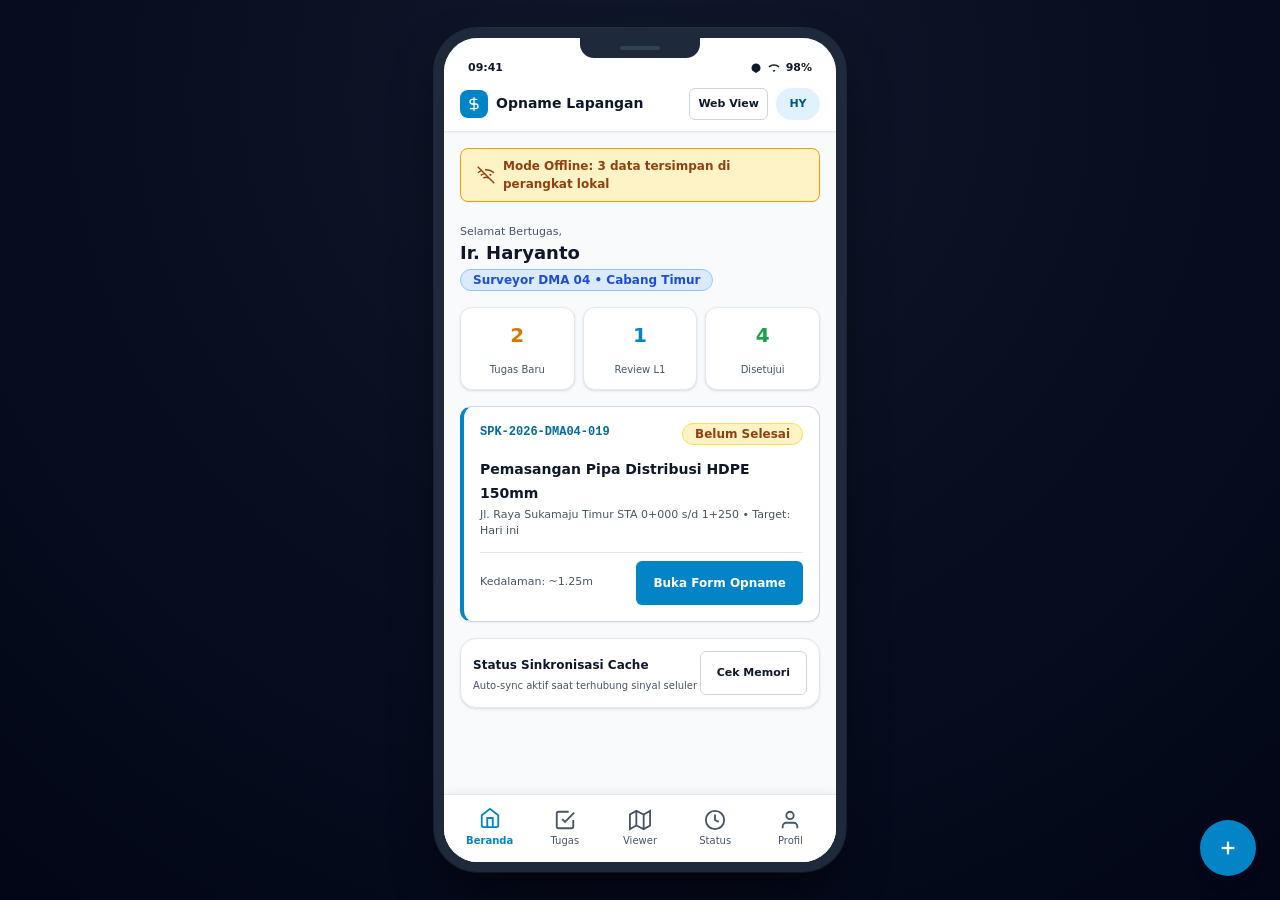
==== commit 53b85102: "fix: perbaikan tab approval inbox, target sentuh, kontras wcag, dan penamaan prototipe app" ====
--- a/app/index.html
+++ b/app/index.html
@@ -3,7 +3,7 @@
 <head>
   <meta charset="UTF-8">
   <meta name="viewport" content="width=device-width, initial-scale=1.0, viewport-fit=cover">
-  <title>Opname Lapangan PDAM - App View (Material 3)</title>
+  <title>Opname Lapangan - Prototipe App (Material 3)</title>
   <link rel="stylesheet" href="../css/00-tokens.css">
   <link rel="stylesheet" href="../css/01-reset.css">
   <link rel="stylesheet" href="../css/02-components.css">
@@ -368,7 +368,7 @@
             HY
           </div>
           <h2 style="font-size: var(--font-base);">Ir. Haryanto</h2>
-          <span class="form-hint" style="font-size: 11px;">NIP: 19880415-PDAM-TA &bull; Tim Surveyor DMA 04</span>
+          <span class="form-hint" style="font-size: 11px;">ID: 19880415-APP-TA &bull; Tim Surveyor DMA 04</span>
         </div>
 
         <div class="card" style="padding: var(--space-4); margin-bottom: var(--space-4);">
@@ -488,7 +488,7 @@
           ✔ Sinkronisasi Selesai
         </h2>
         <p class="form-hint" style="font-size: 11px; margin-bottom: var(--space-3);">
-          3 antrean data lapangan dan 8 foto geotag berhasil diverifikasi dengan basis data GIS Pusat PDAM.
+          3 antrean data lapangan dan 8 foto geotag berhasil diverifikasi dengan basis data GIS Pusat Prototipe App.
         </p>
         <a href="#" class="btn btn--primary btn--full">Selesai</a>
       </div>
--- a/css/00-tokens.css
+++ b/css/00-tokens.css
@@ -1,6 +1,6 @@
 /**
  * ====================================================================
- * ARSIP AS-BUILT DRAWING & OPNAME LAPANGAN (PDAM / BUMD)
+ * ARSIP AS-BUILT DRAWING & OPNAME LAPANGAN (PROTOTIPE APP)
  * 00-tokens.css - Design Tokens & Global CSS Variables
  * ====================================================================
  * Mematuhi: .agent/rules/03-desain-ui.md & WCAG 2.1 AA
@@ -17,7 +17,7 @@
   --sky-300: #7dd3fc;
   --sky-400: #38bdf8;
   --sky-500: #0ea5e9;
-  --sky-600: #0284c7; /* Primary Brand PDAM */
+  --sky-600: #0284c7; /* Primary Brand Prototipe App */
   --sky-700: #0369a1; /* Primary Hover / High Contrast */
   --sky-800: #075985;
   --sky-900: #0c4a6e;
--- a/css/02-components.css
+++ b/css/02-components.css
@@ -1,6 +1,6 @@
 /**
  * ====================================================================
- * ARSIP AS-BUILT DRAWING & OPNAME LAPANGAN (PDAM / BUMD)
+ * ARSIP AS-BUILT DRAWING & OPNAME LAPANGAN (PROTOTIPE APP)
  * 02-components.css - Reusable UI Components (Atomic Design)
  * ====================================================================
  * Mematuhi: .agent/rules/03-desain-ui.md
@@ -101,8 +101,8 @@
 }
 
 .btn--sm {
-  min-height: 38px;
-  padding: 0 var(--space-3);
+  min-height: var(--min-touch-target);
+  padding: 0 var(--space-4);
   font-size: var(--font-xs);
   border-radius: var(--radius-sm);
 }
@@ -220,7 +220,7 @@
   display: inline-flex;
   align-items: center;
   gap: var(--space-2);
-  min-height: 38px;
+  min-height: var(--min-touch-target);
   padding: 0 var(--space-4);
   font-size: var(--font-sm);
   font-weight: var(--font-medium);
@@ -242,8 +242,8 @@
 .chip.is-active {
   border-color: var(--color-primary-base);
   background-color: var(--color-primary-surface);
-  color: var(--color-primary-base);
-  font-weight: var(--font-semibold);
+  color: var(--sky-800);
+  font-weight: var(--font-bold);
 }
 
 /* ====================================================================
@@ -608,8 +608,10 @@
   display: inline-flex;
   align-items: center;
   justify-content: center;
-  width: 36px;
-  height: 36px;
+  width: var(--min-touch-target);
+  height: var(--min-touch-target);
+  min-width: var(--min-touch-target);
+  min-height: var(--min-touch-target);
   border-radius: var(--radius-full);
   color: var(--color-text-muted);
   font-size: var(--font-xl);
--- a/css/04-app-view.css
+++ b/css/04-app-view.css
@@ -1,6 +1,6 @@
 /**
  * ====================================================================
- * ARSIP AS-BUILT DRAWING & OPNAME LAPANGAN (PDAM / BUMD)
+ * ARSIP AS-BUILT DRAWING & OPNAME LAPANGAN (PROTOTIPE APP)
  * 04-app-view.css - Mobile Shell App View (Material 3 Style)
  * ====================================================================
  * - Desktop: Smartphone Frame Mockup (390px x 844px) terpusat
